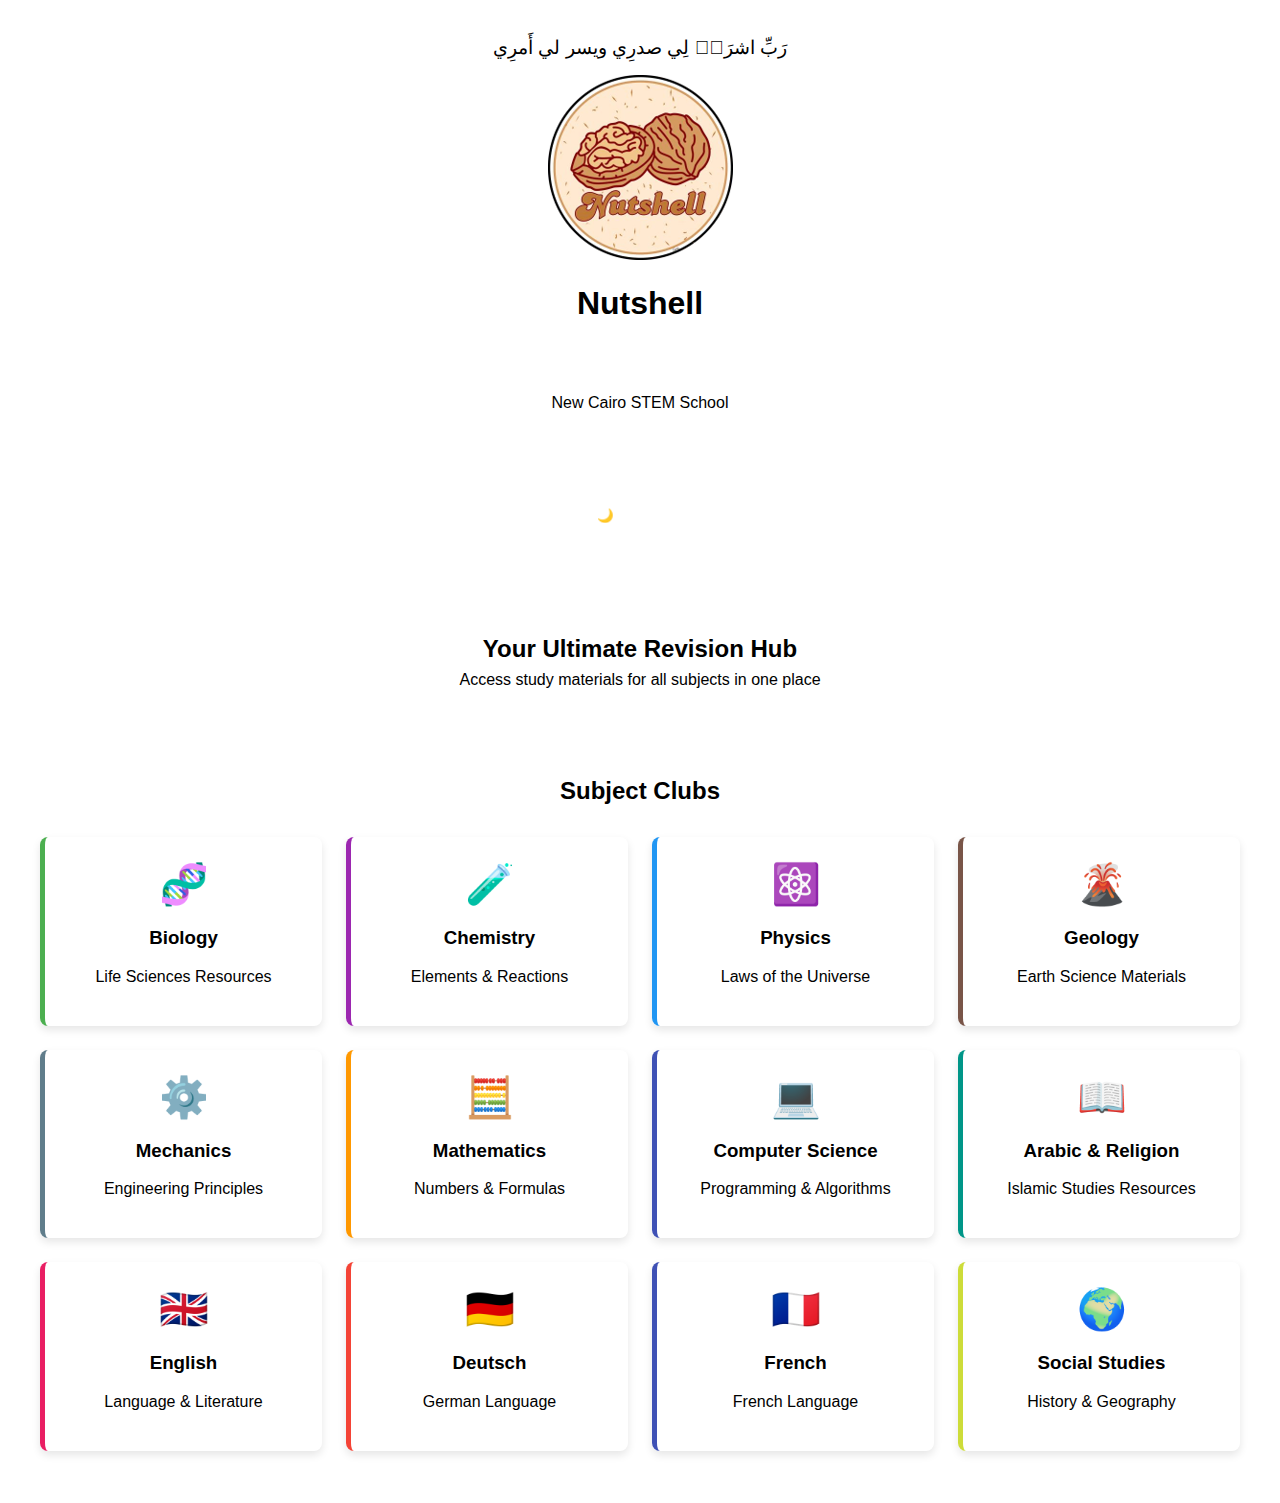
==== index.html @ f698690a "Add files via upload" ====
<!DOCTYPE html>
<html lang="en">
<head>
    <meta charset="UTF-8">
    <meta name="viewport" content="width=device-width, initial-scale=1.0">
    <title>Nutshell - Cairo STEM School</title>
    <link rel="stylesheet" href="css/style.css">
    <style>
        /* Main Layout */
        body {
            max-width: 1200px;
            margin: 0 auto;
            padding: 20px;
            text-align: center;
            transition: all 0.3s ease;
            font-family: 'Segoe UI', Tahoma, Geneva, Verdana, sans-serif;
        }
        
        /* Header */
        header {
            margin-bottom: 2rem;
        }
        
        .arabic {
            font-family: 'Traditional Arabic', Arial;
            font-size: 1.2rem;
            direction: rtl;
            margin: 1rem 0;
            color: var(--text-color);
        }
        
        /* Hero Section */
        .hero {
            background: linear-gradient(135deg, var(--primary-color), var(--subject-accent));
            color: var(--hero-text);
            padding: 3rem;
            border-radius: 10px;
            margin: 2rem 0;
        }
        
        .hero h2, .hero p {
            color: var(--hero-text);
            margin: 0.5rem 0;
        }
        
        /* Subjects Grid */
        .subject-grid {
            display: grid;
            grid-template-columns: repeat(auto-fill, minmax(280px, 1fr));
            gap: 1.5rem;
            margin: 2rem 0;
        }
        
        .subject-card {
            background: var(--card-bg);
            border-radius: 8px;
            padding: 1.5rem;
            transition: all 0.3s ease;
            text-decoration: none;
            color: var(--text-color);
            border-left: 5px solid;
            box-shadow: 0 4px 8px rgba(0,0,0,0.1);
            text-align: center;
        }
        
        .subject-card:hover {
            transform: translateY(-5px);
            box-shadow: 0 8px 16px rgba(0,0,0,0.15);
        }
        
        .subject-icon {
            font-size: 2.5rem;
            margin-bottom: 1rem;
        }
        
        /* Subject Colors */
        .biology { --subject-color: #4CAF50; border-left-color: #4CAF50; }
        .chemistry { --subject-color: #9C27B0; border-left-color: #9C27B0; }
        .physics { --subject-color: #2196F3; border-left-color: #2196F3; }
        .geology { --subject-color: #795548; border-left-color: #795548; }
        .mechanics { --subject-color: #607D8B; border-left-color: #607D8B; }
        .math { --subject-color: #FF9800; border-left-color: #FF9800; }
        .computer-science { --subject-color: #3F51B5; border-left-color: #3F51B5; }
        .arabic-religion { --subject-color: #009688; border-left-color: #009688; }
        .english { --subject-color: #E91E63; border-left-color: #E91E63; }
        .deutsch { --subject-color: #F44336; border-left-color: #F44336; }
        .french { --subject-color: #3F51B5; border-left-color: #3F51B5; }
        .social-studies { --subject-color: #CDDC39; border-left-color: #CDDC39; }
        
        /* Blueboard */
        .blueboard {
            background: var(--blueboard-bg);
            border-left: 5px solid var(--blueboard-border);
            padding: 1.5rem;
            margin: 2rem 0;
            border-radius: 0 8px 8px 0;
            text-align: center;
        }
        
        /* Dark Mode Toggle */
        #darkModeToggle {
            background: var(--primary-color);
            color: white;
            border: none;
            padding: 0.5rem 1rem;
            border-radius: 4px;
            cursor: pointer;
            margin: 1rem 0;
            transition: all 0.3s ease;
        }
    </style>
</head>
<body data-theme="light">
    <header>
        <div class="arabic">رَبِّ اشرَحۡ لِي صدرِي ويسر لي أَمرِي</div>
        <img src="logo.png" alt="Nutshell Logo" class="logo">
        <h1>Nutshell</h1>
        <div class="blueboard">
            <p>New Cairo STEM School</p>
        </div>
        <button id="darkModeToggle">🌙 Dark Mode</button>
    </header>
    
    <main>
        <section class="hero">
            <h2>Your Ultimate Revision Hub</h2>
            <p>Access study materials for all subjects in one place</p>
        </section>

        <section>
            <h2>Subject Clubs</h2>
            <div class="subject-grid">
                <!-- Science Subjects -->
                <a href="clubs/biology.html" class="subject-card biology">
                    <div class="subject-icon">🧬</div>
                    <h3>Biology</h3>
                    <p>Life Sciences Resources</p>
                </a>
                
                <a href="clubs/chemistry.html" class="subject-card chemistry">
                    <div class="subject-icon">🧪</div>
                    <h3>Chemistry</h3>
                    <p>Elements & Reactions</p>
                </a>
                
                <a href="clubs/physics.html" class="subject-card physics">
                    <div class="subject-icon">⚛️</div>
                    <h3>Physics</h3>
                    <p>Laws of the Universe</p>
                </a>
                
                <a href="clubs/geology.html" class="subject-card geology">
                    <div class="subject-icon">🌋</div>
                    <h3>Geology</h3>
                    <p>Earth Science Materials</p>
                </a>
                
                <a href="clubs/mechanics.html" class="subject-card mechanics">
                    <div class="subject-icon">⚙️</div>
                    <h3>Mechanics</h3>
                    <p>Engineering Principles</p>
                </a>

                <!-- Mathematics -->
                <a href="clubs/math.html" class="subject-card math">
                    <div class="subject-icon">🧮</div>
                    <h3>Mathematics</h3>
                    <p>Numbers & Formulas</p>
                </a>
                
                <!-- Computer Science -->
                <a href="clubs/computer-science.html" class="subject-card computer-science">
                    <div class="subject-icon">💻</div>
                    <h3>Computer Science</h3>
                    <p>Programming & Algorithms</p>
                </a>

                <!-- Languages -->
                <a href="clubs/arabic-religion.html" class="subject-card arabic-religion">
                    <div class="subject-icon">📖</div>
                    <h3>Arabic & Religion</h3>
                    <p>Islamic Studies Resources</p>
                </a>
                
                <a href="clubs/english.html" class="subject-card english">
                    <div class="subject-icon">🇬🇧</div>
                    <h3>English</h3>
                    <p>Language & Literature</p>
                </a>
                
                <a href="clubs/deutsch.html" class="subject-card deutsch">
                    <div class="subject-icon">🇩🇪</div>
                    <h3>Deutsch</h3>
                    <p>German Language</p>
                </a>
                
                <a href="clubs/french.html" class="subject-card french">
                    <div class="subject-icon">🇫🇷</div>
                    <h3>French</h3>
                    <p>French Language</p>
                </a>

                <!-- Humanities -->
                <a href="clubs/social-studies.html" class="subject-card social-studies">
                    <div class="subject-icon">🌍</div>
                    <h3>Social Studies</h3>
                    <p>History & Geography</p>
                </a>
            </div>
        </section>
        
        <!-- Blueboard Announcements 
                 <section class="blueboard">
            <h3>Latest Updates</h3>
            <p>• New Biology cell structure diagrams</p>
            <p>• Updated Chemistry periodic tables</p>
            <p>• Additional Mathematics practice problems</p>
        </section>
        -->

    </main>
    
    <script src="js/script.js"></script>
</body>
</html>
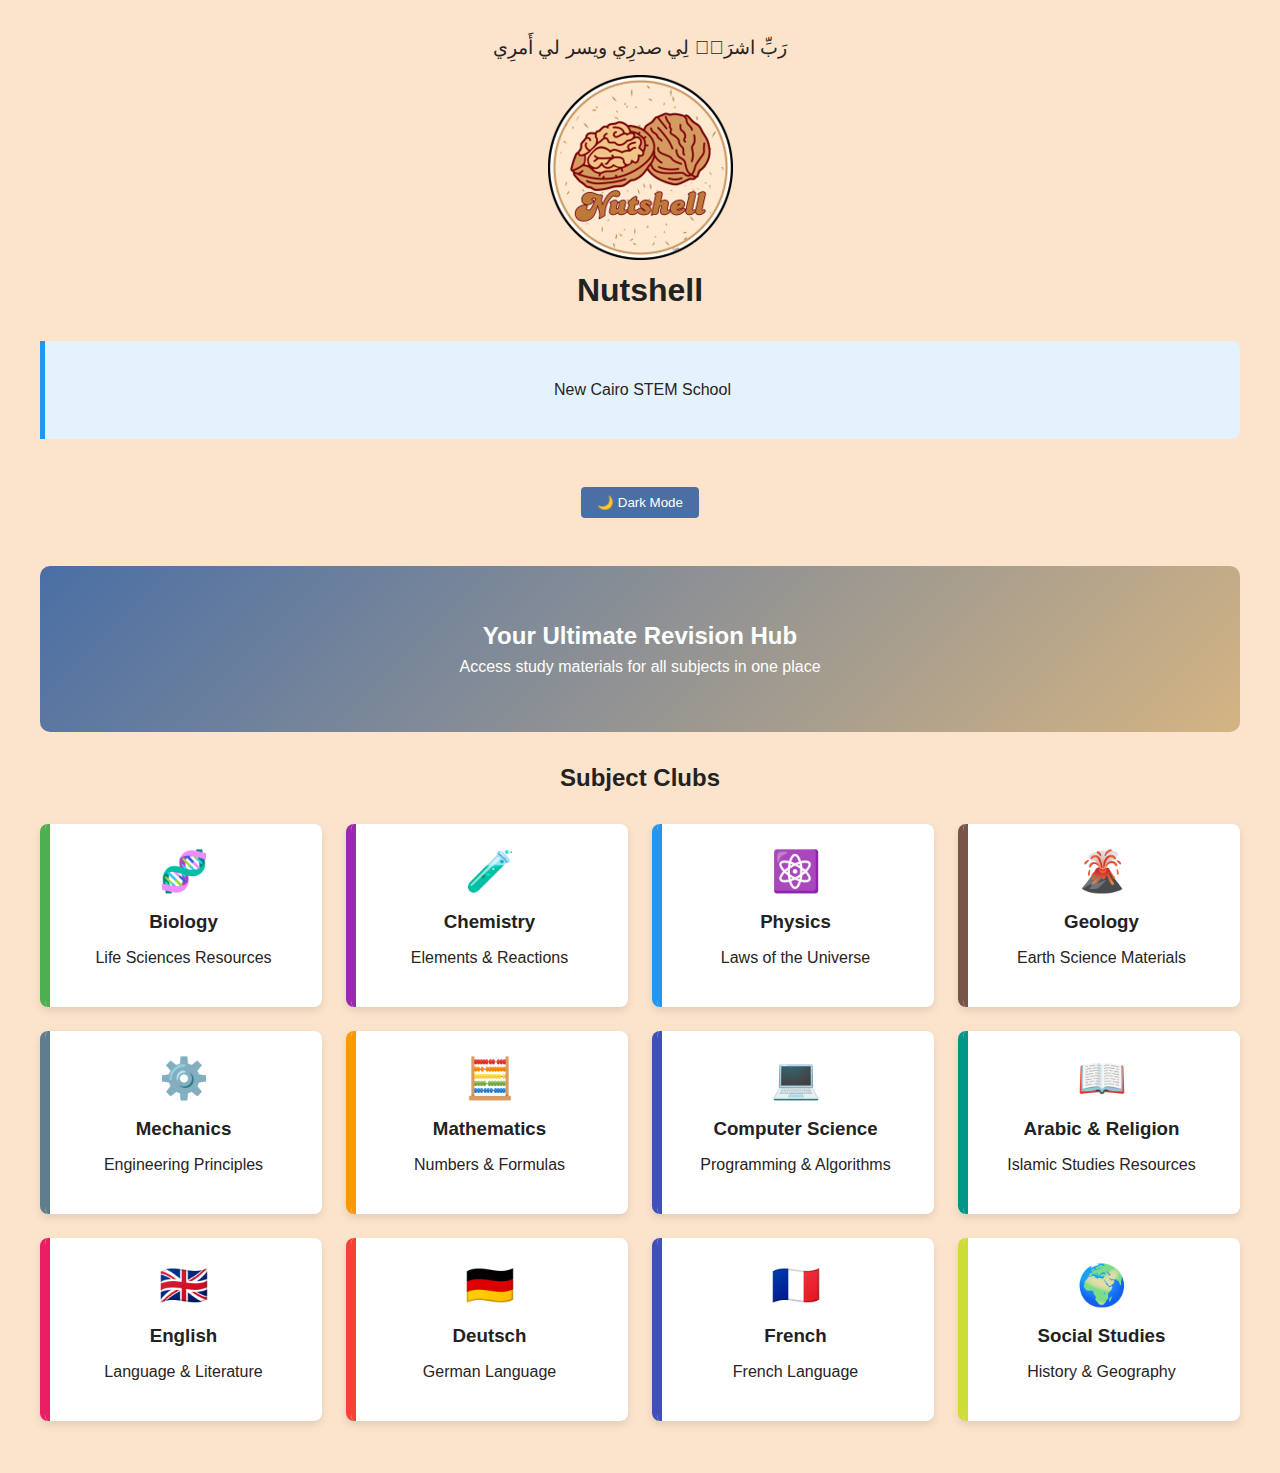
==== commit c40f0ac9: "Update index.html" ====
--- a/index.html
+++ b/index.html
@@ -3,7 +3,7 @@
 <head>
     <meta charset="UTF-8">
     <meta name="viewport" content="width=device-width, initial-scale=1.0">
-    <title>Nutshell - Cairo STEM School</title>
+    <title>Nutshell - New Cairo STEM School</title>
     <link rel="stylesheet" href="css/style.css">
     <style>
         /* Main Layout */
@@ -222,4 +222,4 @@
     
     <script src="js/script.js"></script>
 </body>
-</html>+</html>
--- a/css/style.css
+++ b/css/style.css
@@ -0,0 +1,165 @@
+/* Core Variables */
+:root {
+    /* Light Mode Defaults */
+    --bg-color: #FCE4CC;
+    --text-color: #292322;
+    --heading-color: #222222;
+    --hero-text: #ffffff;
+    --primary-color: #4a6fa5;
+    --secondary-color: #f0f0f0;
+    --card-bg: #ffffff;
+    --blueboard-bg: #e3f2fd;
+    --blueboard-border: #2196F3;
+    --subject-accent: #d4b483;
+
+    /* Subject Colors - Light Mode */
+    --biology: #4CAF50;
+    --chemistry: #9C27B0;
+    --physics: #2196F3;
+    --geology: #795548;
+    --mechanics: #607D8B;
+    --math: #FF9800;
+    --computer-science: #3F51B5;
+    --arabic-religion: #009688;
+    --english: #E91E63;
+    --deutsch: #F44336;
+    --french: #3F51B5;
+    --social-studies: #CDDC39;
+}
+
+[data-theme="dark"] {
+    /* Dark Mode Overrides */
+    --bg-color: #292322;
+    --text-color: #FCE4CC;
+    --heading-color: #ffffff;
+    --hero-text: #f0f0f0;
+    --primary-color: #6a8fc5;
+    --secondary-color: #333333;
+    --card-bg: #333333;
+    --blueboard-bg: #1a3a6a;
+    --blueboard-border: #64b5f6;
+}
+
+/* Base Styles */
+body {
+    background-color: var(--bg-color);
+    color: var(--text-color);
+    font-family: 'Segoe UI', Tahoma, Geneva, Verdana, sans-serif;
+    transition: background-color 0.3s, color 0.3s;
+    max-width: 1200px;
+    margin: 0 auto;
+    padding: 20px;
+    text-align: center;
+}
+
+/* Header Styles */
+header {
+    margin-bottom: 2rem;
+}
+
+h1, h2, h3 {
+    color: var(--heading-color);
+    margin: 0.5rem 0;
+}
+
+.arabic {
+    font-family: 'Traditional Arabic', Arial;
+    font-size: 1.2rem;
+    direction: rtl;
+    margin: 1rem 0;
+    color: var(--text-color);
+}
+
+/* Hero Section */
+.hero {
+    background: linear-gradient(135deg, var(--primary-color) 0%, var(--subject-accent) 100%);
+    color: var(--hero-text);
+    padding: 3rem;
+    border-radius: 10px;
+    margin: 2rem 0;
+}
+
+.hero h2, .hero p {
+    color: var(--hero-text);
+    margin: 0.5rem 0;
+}
+
+/* Subject Grid */
+.subject-grid {
+    display: grid;
+    grid-template-columns: repeat(auto-fill, minmax(280px, 1fr));
+    gap: 1.5rem;
+    margin: 2rem 0;
+}
+
+.subject-card {
+    background: var(--card-bg);
+    border-radius: 8px;
+    padding: 1.5rem;
+    transition: all 0.3s ease;
+    text-decoration: none;
+    color: var(--text-color);
+    box-shadow: 0 4px 8px rgba(0,0,0,0.1);
+    text-align: center;
+    position: relative;
+    overflow: hidden;
+}
+
+/* Colored Left Borders */
+.subject-card::before {
+    content: '';
+    position: absolute;
+    left: 0;
+    top: 0;
+    bottom: 0;
+    width: 5px;
+}
+
+.biology::before { background-color: var(--biology); }
+.chemistry::before { background-color: var(--chemistry); }
+.physics::before { background-color: var(--physics); }
+.geology::before { background-color: var(--geology); }
+.mechanics::before { background-color: var(--mechanics); }
+.math::before { background-color: var(--math); }
+.computer-science::before { background-color: var(--computer-science); }
+.arabic-religion::before { background-color: var(--arabic-religion); }
+.english::before { background-color: var(--english); }
+.deutsch::before { background-color: var(--deutsch); }
+.french::before { background-color: var(--french); }
+.social-studies::before { background-color: var(--social-studies); }
+
+.subject-card:hover {
+    transform: translateY(-5px);
+    box-shadow: 0 8px 16px rgba(0,0,0,0.15);
+}
+
+.subject-icon {
+    font-size: 2.5rem;
+    margin-bottom: 1rem;
+}
+
+/* Blueboard */
+.blueboard {
+    background: var(--blueboard-bg);
+    border-left: 5px solid var(--blueboard-border);
+    padding: 1.5rem;
+    margin: 2rem 0;
+    border-radius: 0 8px 8px 0;
+    text-align: center;
+}
+
+/* Dark Mode Toggle */
+#darkModeToggle {
+    background: var(--primary-color);
+    color: white;
+    border: none;
+    padding: 0.5rem 1rem;
+    border-radius: 4px;
+    cursor: pointer;
+    margin: 1rem 0;
+    transition: all 0.3s ease;
+}
+
+#darkModeToggle:hover {
+    opacity: 0.9;
+}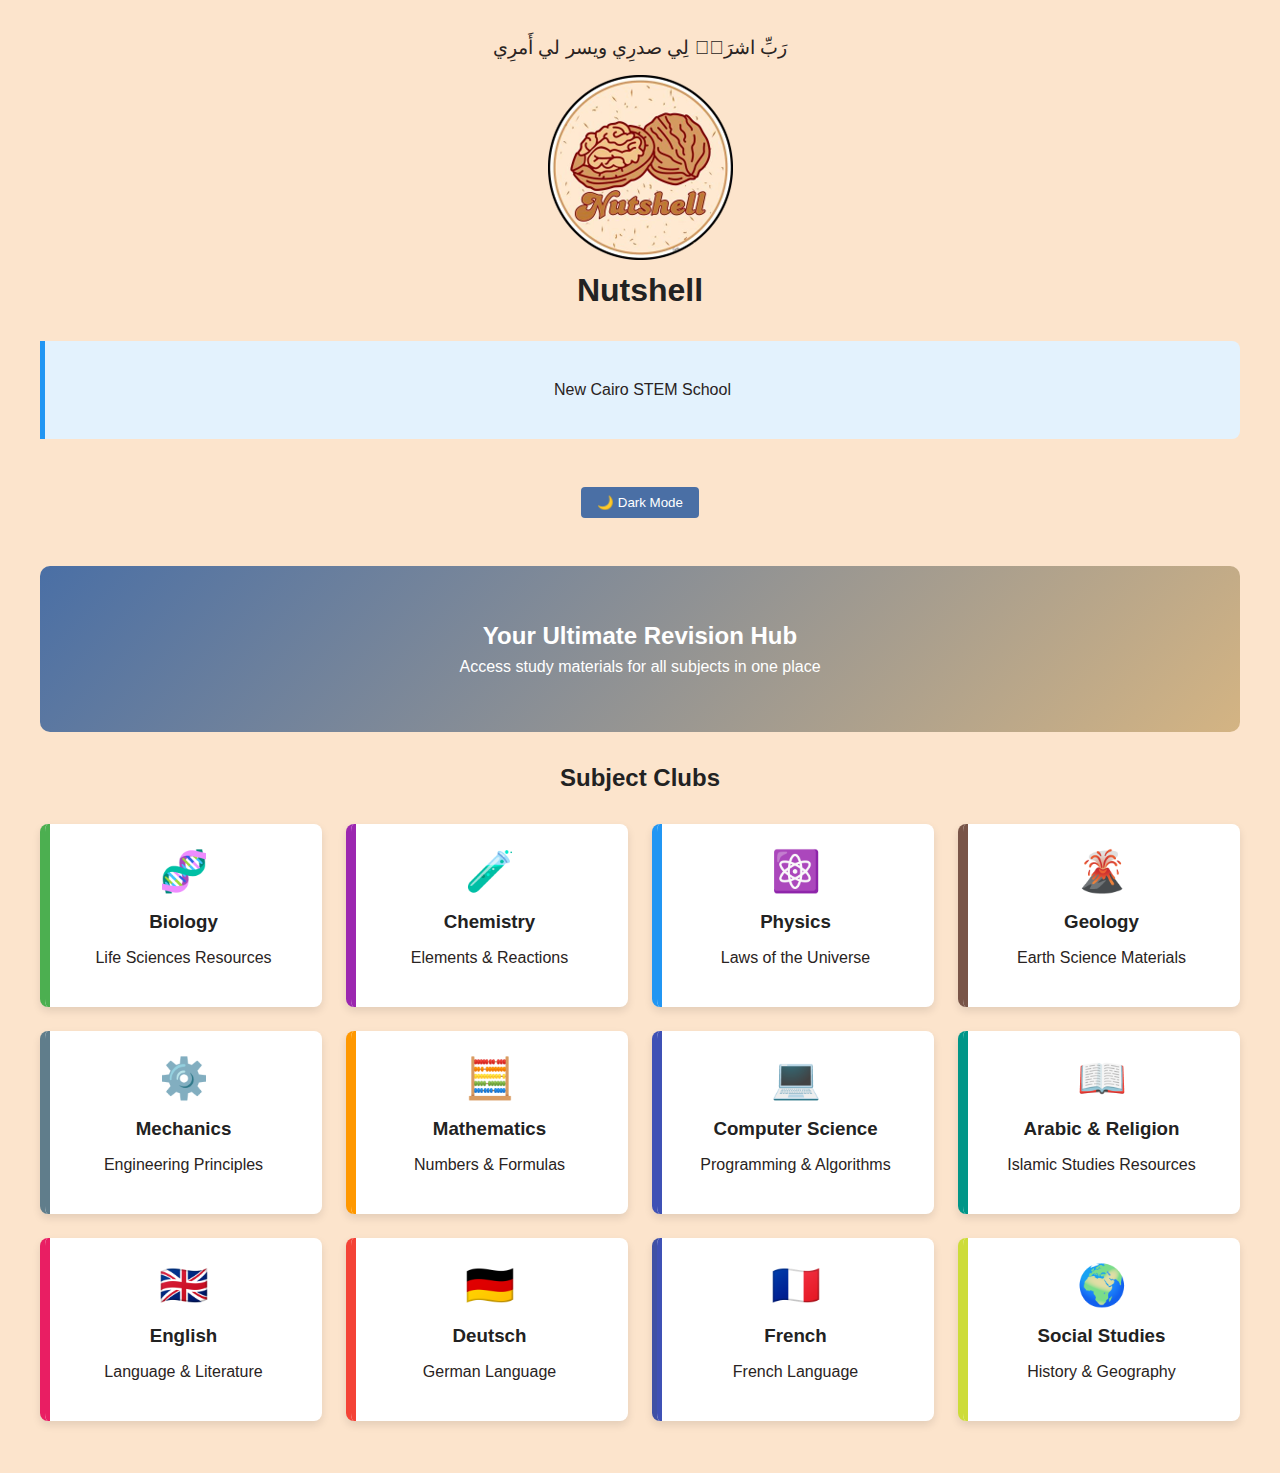
==== commit 0daf4238: "Update index.html" ====
--- a/index.html
+++ b/index.html
@@ -84,7 +84,7 @@
         .arabic-religion { --subject-color: #009688; border-left-color: #009688; }
         .english { --subject-color: #E91E63; border-left-color: #E91E63; }
         .deutsch { --subject-color: #F44336; border-left-color: #F44336; }
-        .french { --subject-color: #3F51B5; border-left-color: #3F51B5; }
+        .french { --subject-color: #3F51B5; border-left-color: #3F51A5; }
         .social-studies { --subject-color: #CDDC39; border-left-color: #CDDC39; }
         
         /* Blueboard */
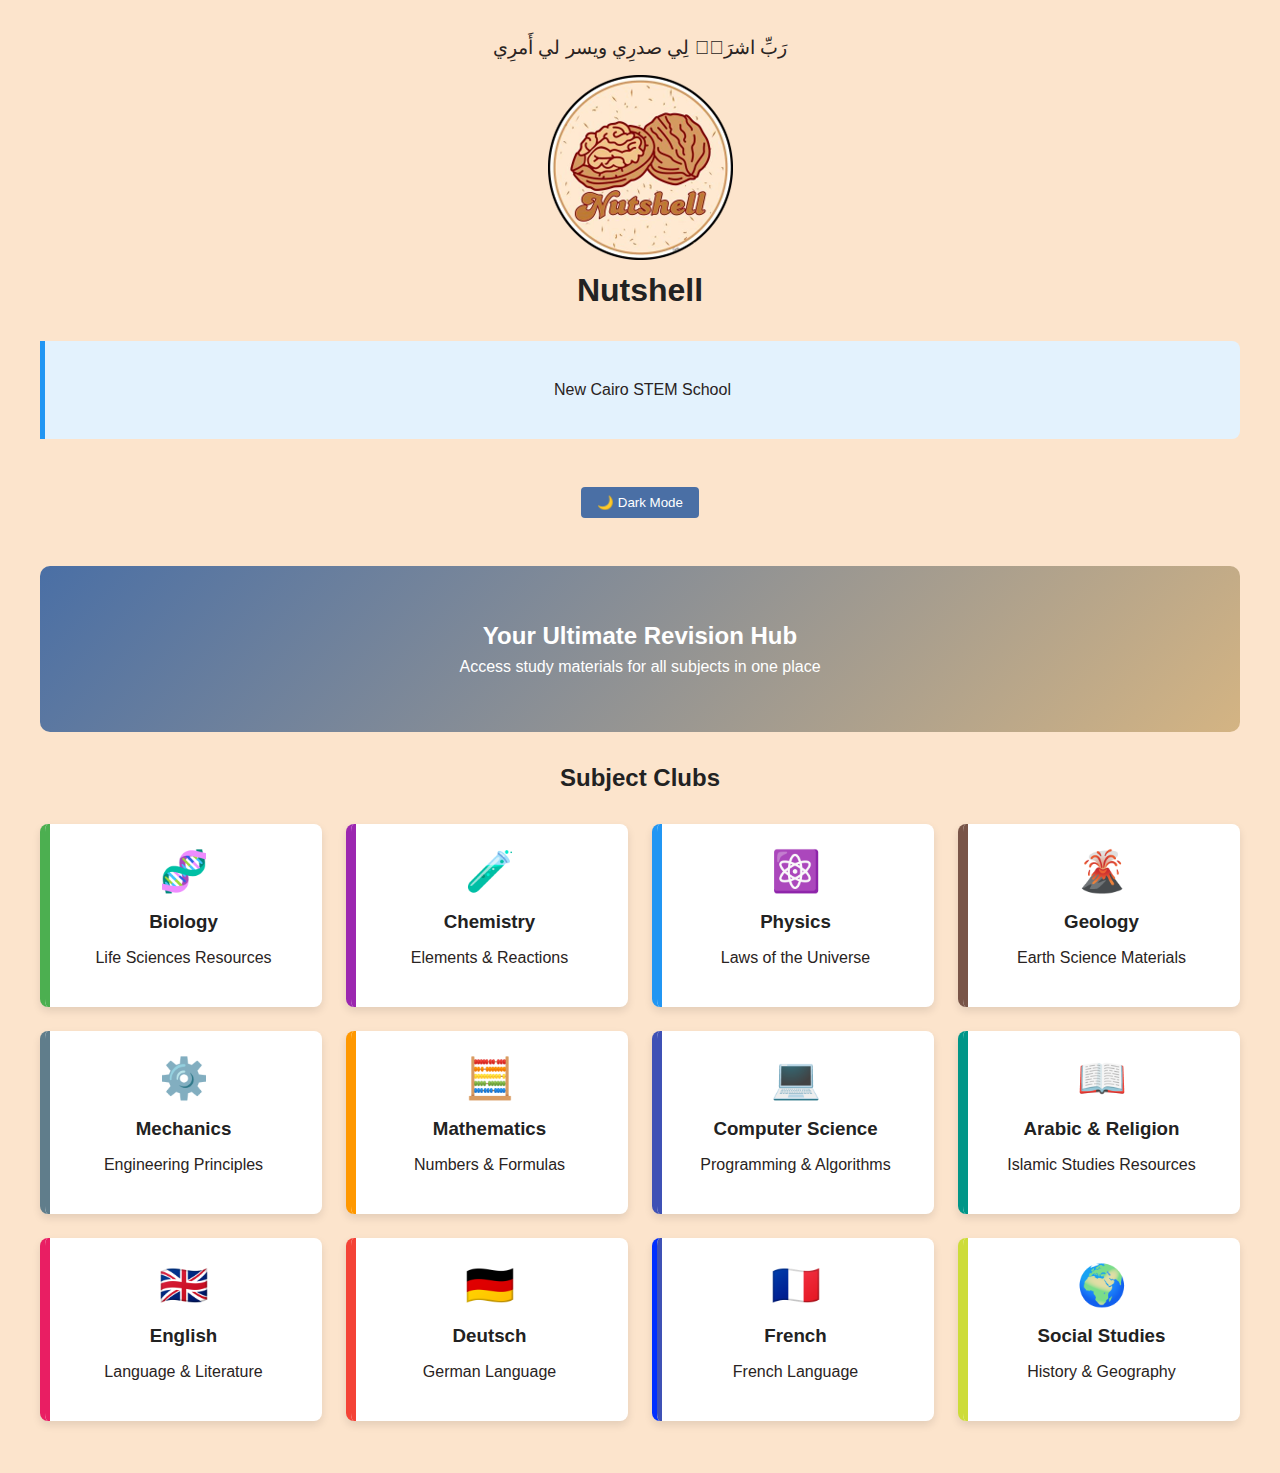
==== commit c92c7a9d: "Update index.html" ====
--- a/index.html
+++ b/index.html
@@ -84,7 +84,7 @@
         .arabic-religion { --subject-color: #009688; border-left-color: #009688; }
         .english { --subject-color: #E91E63; border-left-color: #E91E63; }
         .deutsch { --subject-color: #F44336; border-left-color: #F44336; }
-        .french { --subject-color: #3F51B5; border-left-color: #3F51A5; }
+        .french { --subject-color: #002fff; border-left-color: #002fff; }
         .social-studies { --subject-color: #CDDC39; border-left-color: #CDDC39; }
         
         /* Blueboard */
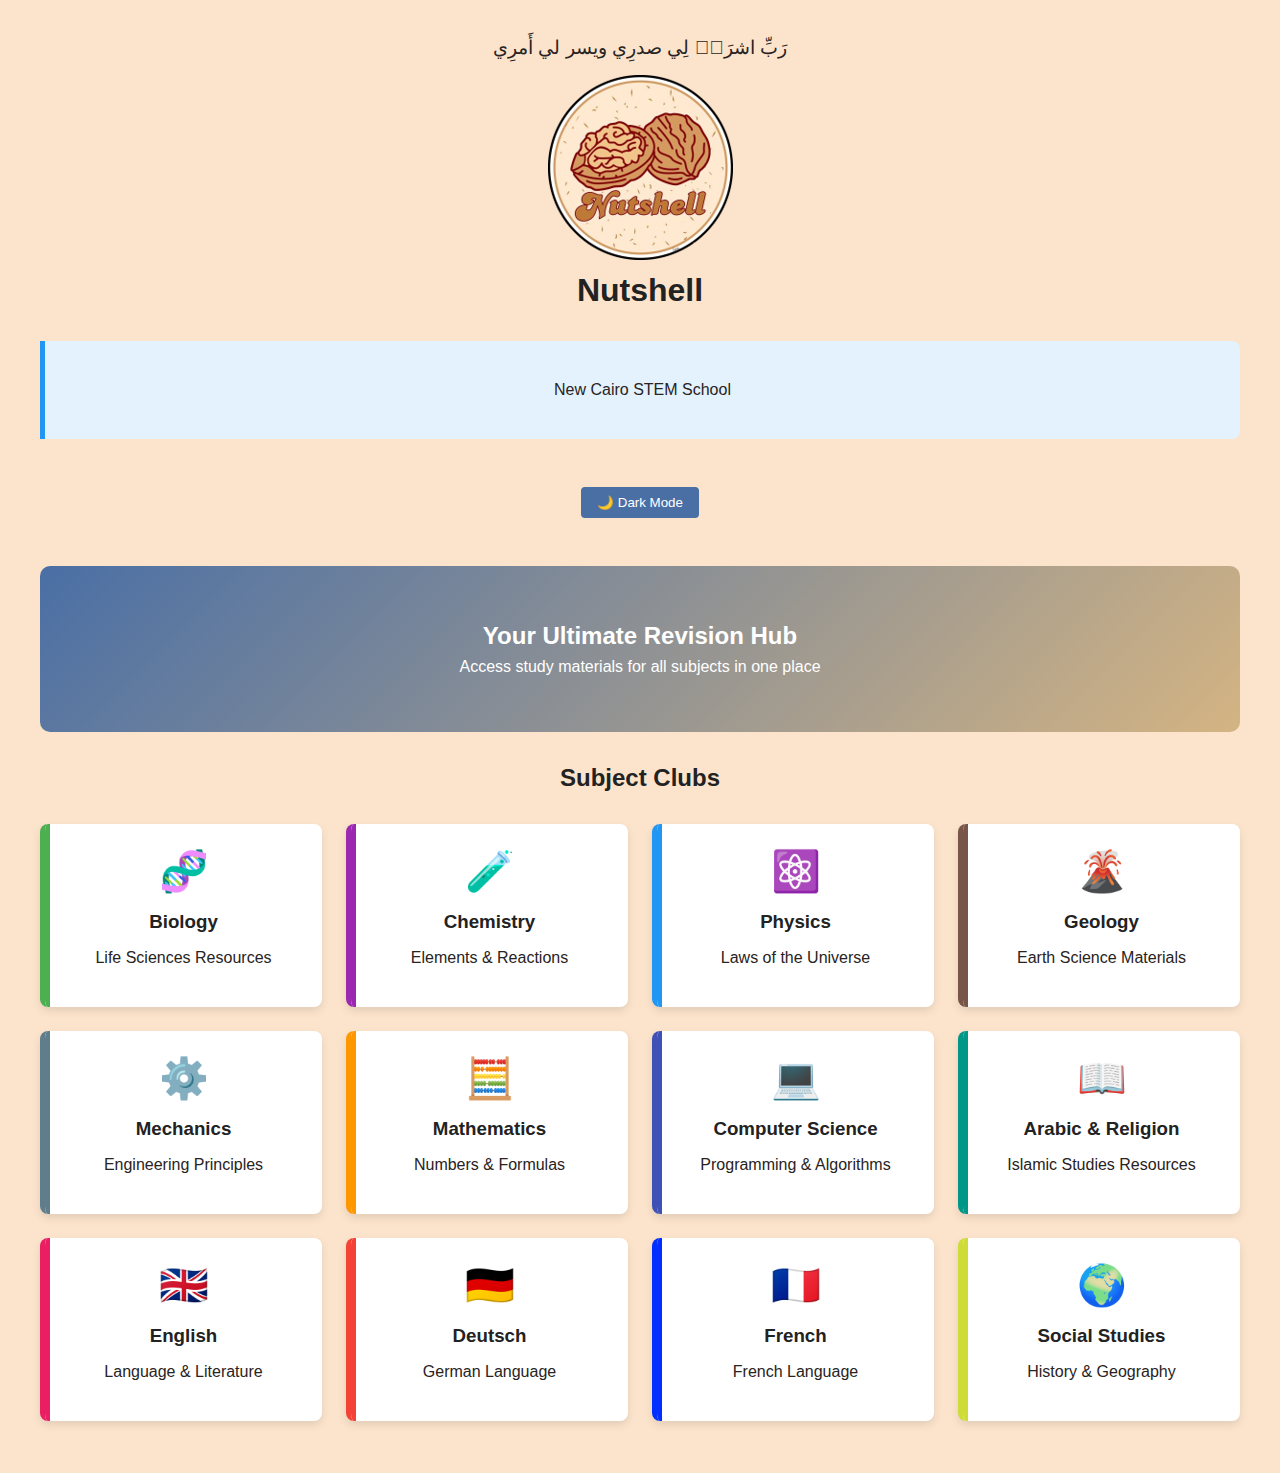
==== commit bf421f65: "Add biology page" ====
--- a/index.html
+++ b/index.html
@@ -1,215 +1,265 @@
 <!DOCTYPE html>
 <html lang="en">
-<head>
-    <meta charset="UTF-8">
-    <meta name="viewport" content="width=device-width, initial-scale=1.0">
+  <head>
+    <meta charset="UTF-8" />
+    <meta name="viewport" content="width=device-width, initial-scale=1.0" />
     <title>Nutshell - New Cairo STEM School</title>
-    <link rel="stylesheet" href="css/style.css">
+    <link rel="stylesheet" href="css/style.css" />
     <style>
-        /* Main Layout */
-        body {
-            max-width: 1200px;
-            margin: 0 auto;
-            padding: 20px;
-            text-align: center;
-            transition: all 0.3s ease;
-            font-family: 'Segoe UI', Tahoma, Geneva, Verdana, sans-serif;
-        }
-        
-        /* Header */
-        header {
-            margin-bottom: 2rem;
-        }
-        
-        .arabic {
-            font-family: 'Traditional Arabic', Arial;
-            font-size: 1.2rem;
-            direction: rtl;
-            margin: 1rem 0;
-            color: var(--text-color);
-        }
-        
-        /* Hero Section */
-        .hero {
-            background: linear-gradient(135deg, var(--primary-color), var(--subject-accent));
-            color: var(--hero-text);
-            padding: 3rem;
-            border-radius: 10px;
-            margin: 2rem 0;
-        }
-        
-        .hero h2, .hero p {
-            color: var(--hero-text);
-            margin: 0.5rem 0;
-        }
-        
-        /* Subjects Grid */
-        .subject-grid {
-            display: grid;
-            grid-template-columns: repeat(auto-fill, minmax(280px, 1fr));
-            gap: 1.5rem;
-            margin: 2rem 0;
-        }
-        
-        .subject-card {
-            background: var(--card-bg);
-            border-radius: 8px;
-            padding: 1.5rem;
-            transition: all 0.3s ease;
-            text-decoration: none;
-            color: var(--text-color);
-            border-left: 5px solid;
-            box-shadow: 0 4px 8px rgba(0,0,0,0.1);
-            text-align: center;
-        }
-        
-        .subject-card:hover {
-            transform: translateY(-5px);
-            box-shadow: 0 8px 16px rgba(0,0,0,0.15);
-        }
-        
-        .subject-icon {
-            font-size: 2.5rem;
-            margin-bottom: 1rem;
-        }
-        
-        /* Subject Colors */
-        .biology { --subject-color: #4CAF50; border-left-color: #4CAF50; }
-        .chemistry { --subject-color: #9C27B0; border-left-color: #9C27B0; }
-        .physics { --subject-color: #2196F3; border-left-color: #2196F3; }
-        .geology { --subject-color: #795548; border-left-color: #795548; }
-        .mechanics { --subject-color: #607D8B; border-left-color: #607D8B; }
-        .math { --subject-color: #FF9800; border-left-color: #FF9800; }
-        .computer-science { --subject-color: #3F51B5; border-left-color: #3F51B5; }
-        .arabic-religion { --subject-color: #009688; border-left-color: #009688; }
-        .english { --subject-color: #E91E63; border-left-color: #E91E63; }
-        .deutsch { --subject-color: #F44336; border-left-color: #F44336; }
-        .french { --subject-color: #002fff; border-left-color: #002fff; }
-        .social-studies { --subject-color: #CDDC39; border-left-color: #CDDC39; }
-        
-        /* Blueboard */
-        .blueboard {
-            background: var(--blueboard-bg);
-            border-left: 5px solid var(--blueboard-border);
-            padding: 1.5rem;
-            margin: 2rem 0;
-            border-radius: 0 8px 8px 0;
-            text-align: center;
-        }
-        
-        /* Dark Mode Toggle */
-        #darkModeToggle {
-            background: var(--primary-color);
-            color: white;
-            border: none;
-            padding: 0.5rem 1rem;
-            border-radius: 4px;
-            cursor: pointer;
-            margin: 1rem 0;
-            transition: all 0.3s ease;
-        }
+      /* Main Layout */
+      body {
+        max-width: 1200px;
+        margin: 0 auto;
+        padding: 20px;
+        text-align: center;
+        transition: all 0.3s ease;
+        font-family: "Segoe UI", Tahoma, Geneva, Verdana, sans-serif;
+      }
+
+      /* Header */
+      header {
+        margin-bottom: 2rem;
+      }
+
+      .arabic {
+        font-family: "Traditional Arabic", Arial;
+        font-size: 1.2rem;
+        direction: rtl;
+        margin: 1rem 0;
+        color: var(--text-color);
+      }
+
+      /* Hero Section */
+      .hero {
+        background: linear-gradient(
+          135deg,
+          var(--primary-color),
+          var(--subject-accent)
+        );
+        color: var(--hero-text);
+        padding: 3rem;
+        border-radius: 10px;
+        margin: 2rem 0;
+      }
+
+      .hero h2,
+      .hero p {
+        color: var(--hero-text);
+        margin: 0.5rem 0;
+      }
+
+      /* Subjects Grid */
+      .subject-grid {
+        display: grid;
+        grid-template-columns: repeat(auto-fill, minmax(280px, 1fr));
+        gap: 1.5rem;
+        margin: 2rem 0;
+      }
+
+      .subject-card {
+        background: var(--card-bg);
+        border-radius: 8px;
+        padding: 1.5rem;
+        transition: all 0.3s ease;
+        text-decoration: none;
+        color: var(--text-color);
+        border-left: 5px solid;
+        box-shadow: 0 4px 8px rgba(0, 0, 0, 0.1);
+        text-align: center;
+      }
+
+      .subject-card:hover {
+        transform: translateY(-5px);
+        box-shadow: 0 8px 16px rgba(0, 0, 0, 0.15);
+      }
+
+      .subject-icon {
+        font-size: 2.5rem;
+        margin-bottom: 1rem;
+      }
+
+      /* Subject Colors */
+      .biology {
+        --subject-color: #4caf50;
+        border-left-color: #4caf50;
+      }
+      .chemistry {
+        --subject-color: #9c27b0;
+        border-left-color: #9c27b0;
+      }
+      .physics {
+        --subject-color: #2196f3;
+        border-left-color: #2196f3;
+      }
+      .geology {
+        --subject-color: #795548;
+        border-left-color: #795548;
+      }
+      .mechanics {
+        --subject-color: #607d8b;
+        border-left-color: #607d8b;
+      }
+      .math {
+        --subject-color: #ff9800;
+        border-left-color: #ff9800;
+      }
+      .computer-science {
+        --subject-color: #3f51b5;
+        border-left-color: #3f51b5;
+      }
+      .arabic-religion {
+        --subject-color: #009688;
+        border-left-color: #009688;
+      }
+      .english {
+        --subject-color: #e91e63;
+        border-left-color: #e91e63;
+      }
+      .deutsch {
+        --subject-color: #f44336;
+        border-left-color: #f44336;
+      }
+      .french {
+        --subject-color: #002fff;
+        border-left-color: #002fff;
+      }
+      .social-studies {
+        --subject-color: #cddc39;
+        border-left-color: #cddc39;
+      }
+
+      /* Blueboard */
+      .blueboard {
+        background: var(--blueboard-bg);
+        border-left: 5px solid var(--blueboard-border);
+        padding: 1.5rem;
+        margin: 2rem 0;
+        border-radius: 0 8px 8px 0;
+        text-align: center;
+      }
+
+      /* Dark Mode Toggle */
+      #darkModeToggle {
+        background: var(--primary-color);
+        color: white;
+        border: none;
+        padding: 0.5rem 1rem;
+        border-radius: 4px;
+        cursor: pointer;
+        margin: 1rem 0;
+        transition: all 0.3s ease;
+      }
     </style>
-</head>
-<body data-theme="light">
+  </head>
+  <body data-theme="light">
     <header>
-        <div class="arabic">رَبِّ اشرَحۡ لِي صدرِي ويسر لي أَمرِي</div>
-        <img src="logo.png" alt="Nutshell Logo" class="logo">
-        <h1>Nutshell</h1>
-        <div class="blueboard">
-            <p>New Cairo STEM School</p>
+      <div class="arabic">رَبِّ اشرَحۡ لِي صدرِي ويسر لي أَمرِي</div>
+      <img src="logo.png" alt="Nutshell Logo" class="logo" />
+      <h1>Nutshell</h1>
+      <div class="blueboard">
+        <p>New Cairo STEM School</p>
+      </div>
+      <button id="darkModeToggle">🌙 Dark Mode</button>
+    </header>
+
+    <main>
+      <section class="hero">
+        <h2>Your Ultimate Revision Hub</h2>
+        <p>Access study materials for all subjects in one place</p>
+      </section>
+
+      <section>
+        <h2>Subject Clubs</h2>
+        <div class="subject-grid">
+          <!-- Science Subjects -->
+          <a href="clubs/biology.html" class="subject-card biology">
+            <div class="subject-icon">🧬</div>
+            <h3>Biology</h3>
+            <p>Life Sciences Resources</p>
+          </a>
+
+          <a href="clubs/chemistry.html" class="subject-card chemistry">
+            <div class="subject-icon">🧪</div>
+            <h3>Chemistry</h3>
+            <p>Elements & Reactions</p>
+          </a>
+
+          <a href="clubs/physics.html" class="subject-card physics">
+            <div class="subject-icon">⚛️</div>
+            <h3>Physics</h3>
+            <p>Laws of the Universe</p>
+          </a>
+
+          <a href="clubs/geology.html" class="subject-card geology">
+            <div class="subject-icon">🌋</div>
+            <h3>Geology</h3>
+            <p>Earth Science Materials</p>
+          </a>
+
+          <a href="clubs/mechanics.html" class="subject-card mechanics">
+            <div class="subject-icon">⚙️</div>
+            <h3>Mechanics</h3>
+            <p>Engineering Principles</p>
+          </a>
+
+          <!-- Mathematics -->
+          <a href="clubs/math.html" class="subject-card math">
+            <div class="subject-icon">🧮</div>
+            <h3>Mathematics</h3>
+            <p>Numbers & Formulas</p>
+          </a>
+
+          <!-- Computer Science -->
+          <a
+            href="clubs/computer-science.html"
+            class="subject-card computer-science"
+          >
+            <div class="subject-icon">💻</div>
+            <h3>Computer Science</h3>
+            <p>Programming & Algorithms</p>
+          </a>
+
+          <!-- Languages -->
+          <a
+            href="clubs/arabic-religion.html"
+            class="subject-card arabic-religion"
+          >
+            <div class="subject-icon">📖</div>
+            <h3>Arabic & Religion</h3>
+            <p>Islamic Studies Resources</p>
+          </a>
+
+          <a href="clubs/english.html" class="subject-card english">
+            <div class="subject-icon">🇬🇧</div>
+            <h3>English</h3>
+            <p>Language & Literature</p>
+          </a>
+
+          <a href="clubs/deutsch.html" class="subject-card deutsch">
+            <div class="subject-icon">🇩🇪</div>
+            <h3>Deutsch</h3>
+            <p>German Language</p>
+          </a>
+
+          <a href="clubs/french.html" class="subject-card french">
+            <div class="subject-icon">🇫🇷</div>
+            <h3>French</h3>
+            <p>French Language</p>
+          </a>
+
+          <!-- Humanities -->
+          <a
+            href="clubs/social-studies.html"
+            class="subject-card social-studies"
+          >
+            <div class="subject-icon">🌍</div>
+            <h3>Social Studies</h3>
+            <p>History & Geography</p>
+          </a>
         </div>
-        <button id="darkModeToggle">🌙 Dark Mode</button>
-    </header>
-    
-    <main>
-        <section class="hero">
-            <h2>Your Ultimate Revision Hub</h2>
-            <p>Access study materials for all subjects in one place</p>
-        </section>
-
-        <section>
-            <h2>Subject Clubs</h2>
-            <div class="subject-grid">
-                <!-- Science Subjects -->
-                <a href="clubs/biology.html" class="subject-card biology">
-                    <div class="subject-icon">🧬</div>
-                    <h3>Biology</h3>
-                    <p>Life Sciences Resources</p>
-                </a>
-                
-                <a href="clubs/chemistry.html" class="subject-card chemistry">
-                    <div class="subject-icon">🧪</div>
-                    <h3>Chemistry</h3>
-                    <p>Elements & Reactions</p>
-                </a>
-                
-                <a href="clubs/physics.html" class="subject-card physics">
-                    <div class="subject-icon">⚛️</div>
-                    <h3>Physics</h3>
-                    <p>Laws of the Universe</p>
-                </a>
-                
-                <a href="clubs/geology.html" class="subject-card geology">
-                    <div class="subject-icon">🌋</div>
-                    <h3>Geology</h3>
-                    <p>Earth Science Materials</p>
-                </a>
-                
-                <a href="clubs/mechanics.html" class="subject-card mechanics">
-                    <div class="subject-icon">⚙️</div>
-                    <h3>Mechanics</h3>
-                    <p>Engineering Principles</p>
-                </a>
-
-                <!-- Mathematics -->
-                <a href="clubs/math.html" class="subject-card math">
-                    <div class="subject-icon">🧮</div>
-                    <h3>Mathematics</h3>
-                    <p>Numbers & Formulas</p>
-                </a>
-                
-                <!-- Computer Science -->
-                <a href="clubs/computer-science.html" class="subject-card computer-science">
-                    <div class="subject-icon">💻</div>
-                    <h3>Computer Science</h3>
-                    <p>Programming & Algorithms</p>
-                </a>
-
-                <!-- Languages -->
-                <a href="clubs/arabic-religion.html" class="subject-card arabic-religion">
-                    <div class="subject-icon">📖</div>
-                    <h3>Arabic & Religion</h3>
-                    <p>Islamic Studies Resources</p>
-                </a>
-                
-                <a href="clubs/english.html" class="subject-card english">
-                    <div class="subject-icon">🇬🇧</div>
-                    <h3>English</h3>
-                    <p>Language & Literature</p>
-                </a>
-                
-                <a href="clubs/deutsch.html" class="subject-card deutsch">
-                    <div class="subject-icon">🇩🇪</div>
-                    <h3>Deutsch</h3>
-                    <p>German Language</p>
-                </a>
-                
-                <a href="clubs/french.html" class="subject-card french">
-                    <div class="subject-icon">🇫🇷</div>
-                    <h3>French</h3>
-                    <p>French Language</p>
-                </a>
-
-                <!-- Humanities -->
-                <a href="clubs/social-studies.html" class="subject-card social-studies">
-                    <div class="subject-icon">🌍</div>
-                    <h3>Social Studies</h3>
-                    <p>History & Geography</p>
-                </a>
-            </div>
-        </section>
-        
-        <!-- Blueboard Announcements 
+      </section>
+
+      <!-- Blueboard Announcements 
                  <section class="blueboard">
             <h3>Latest Updates</h3>
             <p>• New Biology cell structure diagrams</p>
@@ -217,9 +267,8 @@
             <p>• Additional Mathematics practice problems</p>
         </section>
         -->
-
     </main>
-    
+
     <script src="js/script.js"></script>
-</body>
+  </body>
 </html>
--- a/css/style.css
+++ b/css/style.css
@@ -23,7 +23,7 @@
     --arabic-religion: #009688;
     --english: #E91E63;
     --deutsch: #F44336;
-    --french: #3F51B5;
+    --french: #002fff;
     --social-studies: #CDDC39;
 }
 
@@ -162,4 +162,4 @@
 
 #darkModeToggle:hover {
     opacity: 0.9;
-}+}
